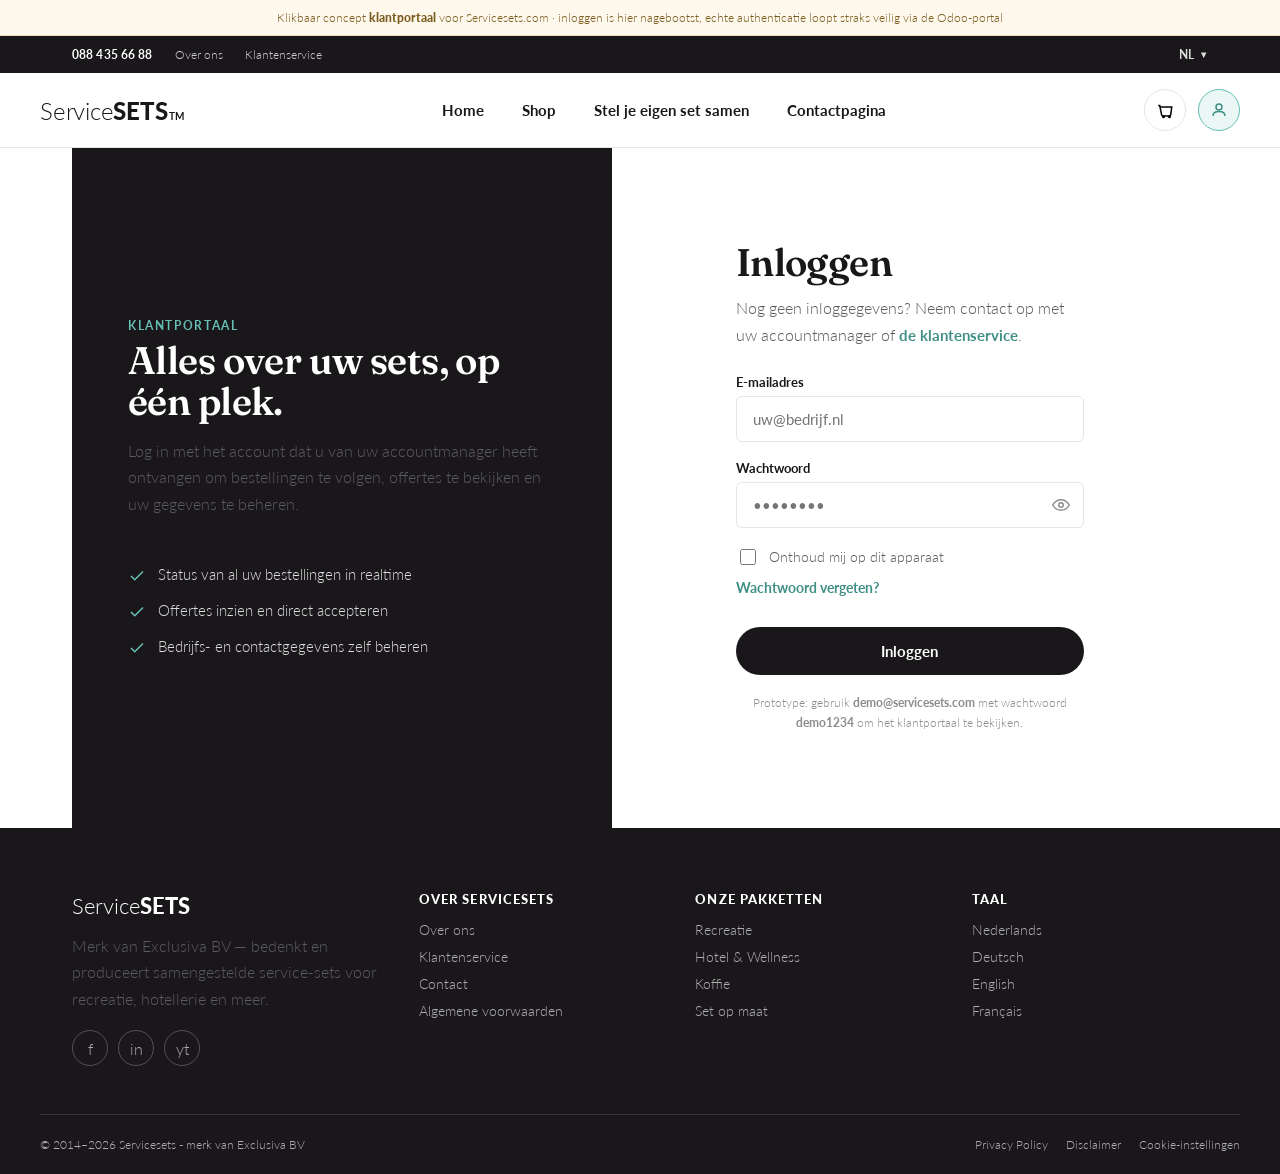
==== account/index.html @ 5d30368b "Implement account management views and authentication functionality" ====
<!DOCTYPE html>
<html lang="nl">
<head>
<meta charset="UTF-8">
<meta name="viewport" content="width=device-width, initial-scale=1.0">
<title>Servicesets — Mijn account</title>
<link rel="preconnect" href="https://fonts.googleapis.com">
<link href="https://fonts.googleapis.com/css2?family=Lato:ital,wght@0,300;0,400;0,700;0,900;1,300;1,400&family=Fraunces:ital,opsz,wght@0,9..144,400;0,9..144,600;1,9..144,500&display=swap" rel="stylesheet">
<link rel="stylesheet" href="../css/styles.css">
</head>
<body>

<div class="proto-banner">Klikbaar concept <strong>klantportaal</strong> voor Servicesets.com · inloggen is hier nagebootst, echte authenticatie loopt straks veilig via de Odoo-portal</div>

<!-- ====== HEADER ====== -->
<header class="site">
  <div class="utility-bar">
    <div class="wrap">
      <div class="utility-left">
        <a class="util-tel" href="tel:0884356688">088 435 66 88</a>
        <a href="../index.html#over-ons">Over ons</a>
        <a href="#">Klantenservice</a>
      </div>
      <div class="lang-select" id="langSelect">
        <button class="lang-btn" onclick="toggleLang(event)" aria-haspopup="true" aria-expanded="false">
          <span id="langCurrent">NL</span><span class="lang-caret">▾</span>
        </button>
        <div class="lang-menu" role="menu">
          <button role="menuitem" aria-pressed="true" onclick="setLang('NL', event)">Nederlands <span>NL</span></button>
          <button role="menuitem" aria-pressed="false" onclick="setLang('DE', event)">Deutsch <span>DE</span></button>
          <button role="menuitem" aria-pressed="false" onclick="setLang('EN', event)">English <span>EN</span></button>
          <button role="menuitem" aria-pressed="false" onclick="setLang('FR', event)">Français <span>FR</span></button>
          <div class="lang-cookie-note">We onthouden je taalkeuze via een functionele cookie, zodat je hem niet steeds opnieuw hoeft te kiezen.</div>
        </div>
      </div>
    </div>
  </div>

  <div class="wrap nav-row">
    <a href="../index.html" class="logo">
      <span class="light">Service</span><span class="bold">SETS</span><sup>TM</sup>
    </a>
    <nav class="primary" id="primaryNav">
      <a href="../index.html">Home</a>
      <a href="../index.html#shop">Shop</a>
      <a onclick="window.open('../cpq/index.html', '_blank')" target="_blank">Stel je eigen set samen</a>
      <a href="../index.html#contact">Contactpagina</a>
    </nav>
    <div class="nav-actions">
      <button class="icon-btn" title="Winkelmand" aria-label="Winkelmand">
        <svg width="18" height="18" viewBox="0 0 24 24" fill="none" stroke="currentColor" stroke-width="2"><path d="M3 6h2l2.4 12.2a2 2 0 0 0 2 1.8h8.2a2 2 0 0 0 2-1.6L21 8H6"/><circle cx="10" cy="21" r="1"/><circle cx="18" cy="21" r="1"/></svg>
      </button>
      <button class="icon-btn active" title="Mijn account" aria-label="Mijn account">
        <svg width="18" height="18" viewBox="0 0 24 24" fill="none" stroke="currentColor" stroke-width="2"><circle cx="12" cy="8" r="4"/><path d="M4 20c0-4 3.6-6 8-6s8 2 8 6"/></svg>
      </button>
      <button class="mobile-toggle" aria-label="Menu" onclick="toggleMobileNav()">
        <span></span><span></span><span></span>
      </button>
    </div>
  </div>
</header>

<!-- ====== MAIN ====== -->
<main>

<!-- ====== LOGIN VIEW ====== -->
<section class="account-view active" id="view-login">
  <div class="wrap auth-shell">
    <div class="auth-panel">
      <span class="eyebrow" style="color:var(--teal);">Klantportaal</span>
      <h1 style="color:var(--white);">Alles over uw sets, op één plek.</h1>
      <p>Log in met het account dat u van uw accountmanager heeft ontvangen om bestellingen te volgen, offertes te bekijken en uw gegevens te beheren.</p>
      <ul class="auth-benefits">
        <li><svg width="18" height="18" viewBox="0 0 24 24" fill="none" stroke="currentColor" stroke-width="2"><path d="M20 6 9 17l-5-5"/></svg>Status van al uw bestellingen in realtime</li>
        <li><svg width="18" height="18" viewBox="0 0 24 24" fill="none" stroke="currentColor" stroke-width="2"><path d="M20 6 9 17l-5-5"/></svg>Offertes inzien en direct accepteren</li>
        <li><svg width="18" height="18" viewBox="0 0 24 24" fill="none" stroke="currentColor" stroke-width="2"><path d="M20 6 9 17l-5-5"/></svg>Bedrijfs- en contactgegevens zelf beheren</li>
      </ul>
    </div>

    <div class="auth-card">
      <h2>Inloggen</h2>
      <p style="margin-bottom:1.6em;">Nog geen inloggegevens? Neem contact op met uw accountmanager of <a href="../index.html#contact" class="link-arrow" style="display:inline;">de klantenservice</a>.</p>

      <div class="auth-error" id="authError" role="alert" hidden>
        <svg width="18" height="18" viewBox="0 0 24 24" fill="none" stroke="currentColor" stroke-width="2"><circle cx="12" cy="12" r="9"/><path d="M12 8v5M12 16h.01"/></svg>
        <span id="authErrorText">E-mailadres of wachtwoord is onjuist. Controleer uw gegevens en probeer het opnieuw.</span>
      </div>

      <form id="loginForm" onsubmit="return handleLogin(event)">
        <div class="field">
          <label for="lg-email">E-mailadres</label>
          <input id="lg-email" type="email" name="email" autocomplete="username" placeholder="uw@bedrijf.nl" required aria-describedby="authErrorText">
        </div>
        <div class="field">
          <label for="lg-password">Wachtwoord</label>
          <div class="password-field">
            <input id="lg-password" type="password" name="password" autocomplete="current-password" placeholder="••••••••" required minlength="8">
            <button type="button" class="password-toggle" id="passwordToggle" aria-label="Wachtwoord tonen" aria-pressed="false" onclick="togglePasswordVisibility()">
              <svg width="18" height="18" viewBox="0 0 24 24" fill="none" stroke="currentColor" stroke-width="2"><path d="M1 12s4-7 11-7 11 7 11 7-4 7-11 7-11-7-11-7Z"/><circle cx="12" cy="12" r="3"/></svg>
            </button>
          </div>
        </div>
        <div class="form-check-row">
          <label class="filter-opt" style="padding:0;"><input type="checkbox" id="lg-remember"> Onthoud mij op dit apparaat</label>
          <a href="#" class="link-arrow" style="font-size:.85rem;" onclick="showForgotPassword(event)">Wachtwoord vergeten?</a>
        </div>
        <button class="btn btn-primary" type="submit" id="loginSubmit" style="width:100%; justify-content:center; margin-top:8px;">
          <span id="loginSubmitText">Inloggen</span>
        </button>
        <p class="auth-demo-hint">Prototype: gebruik <strong>demo@servicesets.com</strong> met wachtwoord <strong>demo1234</strong> om het klantportaal te bekijken.</p>
      </form>
    </div>
  </div>
</section>

<!-- ====== FORGOT PASSWORD VIEW ====== -->
<section class="account-view" id="view-forgot">
  <div class="wrap auth-shell auth-shell-single">
    <div class="auth-card">
      <h2>Wachtwoord opnieuw instellen</h2>
      <p style="margin-bottom:1.6em;">Vul uw e-mailadres in. Als dit adres bij ons bekend is, ontvangt u een beveiligde link om een nieuw wachtwoord in te stellen.</p>
      <div class="auth-success" id="forgotSuccess" hidden>
        <svg width="18" height="18" viewBox="0 0 24 24" fill="none" stroke="currentColor" stroke-width="2"><path d="M20 6 9 17l-5-5"/></svg>
        <span>Als dit e-mailadres bij ons bekend is, ontvangt u binnen enkele minuten een e-mail met een resetlink.</span>
      </div>
      <form id="forgotForm" onsubmit="return handleForgotPassword(event)">
        <div class="field">
          <label for="fg-email">E-mailadres</label>
          <input id="fg-email" type="email" name="email" autocomplete="username" placeholder="uw@bedrijf.nl" required>
        </div>
        <button class="btn btn-primary" type="submit" style="width:100%; justify-content:center; margin-top:8px;">Verstuur resetlink</button>
      </form>
      <p class="auth-demo-hint"><a href="#" class="link-arrow" onclick="showLogin(event)">← Terug naar inloggen</a></p>
    </div>
  </div>
</section>

<!-- ====== DASHBOARD VIEW ====== -->
<section class="account-view" id="view-dashboard">
  <div class="account-hero">
    <div class="wrap">
      <span class="eyebrow">Klantportaal</span>
      <h1 style="margin-bottom:0;">Welkom terug, <span id="dashName">Janneke</span></h1>
    </div>
  </div>

  <div class="wrap account-shell">
    <aside class="account-sidebar">
      <button class="account-nav-item active" data-panel="profiel" onclick="showAccountPanel('profiel')">
        <svg width="18" height="18" viewBox="0 0 24 24" fill="none" stroke="currentColor" stroke-width="2"><circle cx="12" cy="8" r="4"/><path d="M4 20c0-4 3.6-6 8-6s8 2 8 6"/></svg>Profiel
      </button>
      <button class="account-nav-item" data-panel="bestellingen" onclick="showAccountPanel('bestellingen')">
        <svg width="18" height="18" viewBox="0 0 24 24" fill="none" stroke="currentColor" stroke-width="2"><path d="M3 6h2l2.4 12.2a2 2 0 0 0 2 1.8h8.2a2 2 0 0 0 2-1.6L21 8H6"/><circle cx="10" cy="21" r="1"/><circle cx="18" cy="21" r="1"/></svg>Bestellingen
      </button>
      <button class="account-nav-item" data-panel="offertes" onclick="showAccountPanel('offertes')">
        <svg width="18" height="18" viewBox="0 0 24 24" fill="none" stroke="currentColor" stroke-width="2"><path d="M14 3v5h5M6 3h8l5 5v13H6z"/><path d="M9 13h6M9 17h6"/></svg>Offertes
      </button>
      <button class="account-nav-item account-nav-logout" onclick="handleLogout()">
        <svg width="18" height="18" viewBox="0 0 24 24" fill="none" stroke="currentColor" stroke-width="2"><path d="M9 21H5a2 2 0 0 1-2-2V5a2 2 0 0 1 2-2h4M16 17l5-5-5-5M21 12H9"/></svg>Uitloggen
      </button>
    </aside>

    <div class="account-panels">

      <!-- PROFIEL -->
      <div class="account-panel active" id="panel-profiel">
        <div class="account-panel-head">
          <h3>Mijn profiel</h3>
          <button class="btn btn-outline" style="padding:9px 18px; font-size:.85rem;">Gegevens wijzigen</button>
        </div>
        <dl class="profile-grid">
          <div><dt>Naam</dt><dd>Janneke de Vries</dd></div>
          <div><dt>Bedrijf</dt><dd>Hotel Duinzicht B.V.</dd></div>
          <div><dt>E-mailadres</dt><dd>demo@servicesets.com</dd></div>
          <div><dt>Telefoonnummer</dt><dd>+31 6 12 34 56 78</dd></div>
          <div><dt>Klantnummer</dt><dd>SS-10432</dd></div>
          <div><dt>Facturatieadres</dt><dd>Duinweg 12, 2202 AB Noordwijk</dd></div>
        </dl>
      </div>

      <!-- BESTELLINGEN -->
      <div class="account-panel" id="panel-bestellingen">
        <div class="account-panel-head">
          <h3>Mijn bestellingen</h3>
        </div>
        <div class="order-list">
          <div class="order-row">
            <div class="order-main"><strong>#SS-24118</strong><span>Besteld op 12 augustus 2026 · 240 sets Hotel &amp; Wellness</span></div>
            <span class="status-badge status-delivered">Geleverd</span>
            <div class="order-total">€ 3.180,00</div>
            <a href="#" class="link-arrow" onclick="return false;">Details</a>
          </div>
          <div class="order-row">
            <div class="order-main"><strong>#SS-24145</strong><span>Besteld op 3 augustus 2026 · 180 sets Recreatie, eigen logo</span></div>
            <span class="status-badge status-transit">Onderweg</span>
            <div class="order-total">€ 2.340,00</div>
            <a href="#" class="link-arrow" onclick="return false;">Details</a>
          </div>
          <div class="order-row">
            <div class="order-main"><strong>#SS-24167</strong><span>Besteld op 20 augustus 2026 · Maatwerk koffieset, 300 stuks</span></div>
            <span class="status-badge status-processing">In behandeling</span>
            <div class="order-total">€ 4.620,00</div>
            <a href="#" class="link-arrow" onclick="return false;">Details</a>
          </div>
        </div>
      </div>

      <!-- OFFERTES -->
      <div class="account-panel" id="panel-offertes">
        <div class="account-panel-head">
          <h3>Mijn offertes</h3>
        </div>
        <div class="order-list">
          <div class="order-row">
            <div class="order-main"><strong>Offerte #OF-3312</strong><span>Maatwerk welkomstpakket, 500 stuks · geldig t/m 15 september 2026</span></div>
            <span class="status-badge status-processing">Nieuw</span>
            <div class="order-total">€ 6.750,00</div>
            <a href="#" class="link-arrow" onclick="return false;">Bekijken</a>
          </div>
          <div class="order-row">
            <div class="order-main"><strong>Offerte #OF-3298</strong><span>Uitbreiding bad &amp; douche-lijn, 4 vestigingen · geldig t/m 1 september 2026</span></div>
            <span class="status-badge status-delivered">Geaccepteerd</span>
            <div class="order-total">€ 9.410,00</div>
            <a href="#" class="link-arrow" onclick="return false;">Bekijken</a>
          </div>
        </div>
      </div>

    </div>
  </div>
</section>

</main>

<!-- ====== FOOTER ====== -->
<footer class="site">
  <div class="wrap footer-grid">
    <div>
      <div class="footer-logo"><span class="light">Service</span><span class="bold">SETS</span></div>
      <p style="max-width:34ch;">Merk van Exclusiva BV — bedenkt en produceert samengestelde service-sets voor recreatie, hotellerie en meer.</p>
      <div class="footer-socials">
        <a href="#" aria-label="Facebook">f</a>
        <a href="#" aria-label="Instagram">in</a>
        <a href="#" aria-label="YouTube">yt</a>
      </div>
    </div>
    <div>
      <h4>Over Servicesets</h4>
      <ul>
        <li><a href="../index.html#over-ons">Over ons</a></li>
        <li><a href="#">Klantenservice</a></li>
        <li><a href="../index.html#contact">Contact</a></li>
        <li><a href="#">Algemene voorwaarden</a></li>
      </ul>
    </div>
    <div>
      <h4>Onze pakketten</h4>
      <ul>
        <li><a href="../index.html#shop">Recreatie</a></li>
        <li><a href="../index.html#shop">Hotel &amp; Wellness</a></li>
        <li><a href="../index.html#shop">Koffie</a></li>
        <li><a onclick="window.open('../cpq/index.html', '_blank')">Set op maat</a></li>
      </ul>
    </div>
    <div>
      <h4>Taal</h4>
      <ul>
        <li><a href="#" onclick="setLang('NL', event)">Nederlands</a></li>
        <li><a href="#" onclick="setLang('DE', event)">Deutsch</a></li>
        <li><a href="#" onclick="setLang('EN', event)">English</a></li>
        <li><a href="#" onclick="setLang('FR', event)">Français</a></li>
      </ul>
    </div>
  </div>
  <div class="wrap footer-bottom">
    <span>© 2014–2026 Servicesets - merk van Exclusiva BV</span>
    <div class="legal-links">
      <a href="#">Privacy Policy</a><a href="#">Disclaimer</a><a href="#">Cookie-instellingen</a>
    </div>
  </div>
</footer>

<script src="../js/navigation.js"></script>
<script src="../js/account.js"></script>

</body>
</html>
---- css/styles.css ----
:root{
    --teal:#66C0B5;
    --teal-deep:#3F8F86;
    --teal-mist:#EAF7F5;
    --ink:#1A171B;
    --ink-soft:#5B5A5C;
    --ink-faint:#8C8B8D;
    --white:#FFFFFF;
    --line:#E4E7E6;
    --amber:#C98A2C;
    --clay:#B84A3E;
    --font-serif:'Fraunces', 'Lato', serif;
    --radius-s:6px;
    --radius-m:14px;
    --radius-l:28px;
    --shadow:0 18px 40px -22px rgba(26,23,27,.35);
    --maxw:1200px;
  }
  *{box-sizing:border-box;}
  html{scroll-behavior:smooth;}
  body{
    margin:0;
    font-family:'Lato',sans-serif;
    font-weight:300;
    color:var(--ink);
    background:var(--white);
    -webkit-font-smoothing:antialiased;
  }
  h1,h2,h3,h4{
    font-weight:900;
    letter-spacing:-.01em;
    margin:0 0 .4em;
    line-height:1.08;
  }
  h1,h2{font-family:var(--font-serif); font-weight:600; letter-spacing:-.015em;}
  h1{font-size:clamp(2.2rem,4.4vw,3.6rem);}
  h2{font-size:clamp(1.7rem,3vw,2.4rem);}
  h3{font-size:1.2rem;}
  em, .accent-italic{font-family:var(--font-serif); font-style:italic; font-weight:500; color:var(--teal-deep);}
  .link-arrow{
    display:inline-flex; align-items:center; gap:6px; color:var(--teal-deep); font-weight:700;
    font-size:.92rem; border-bottom:1.5px solid transparent; transition:gap .2s ease, border-color .2s ease;
  }
  .link-arrow:hover{gap:10px; border-color:var(--teal-deep);}
  p{margin:0 0 1em; line-height:1.65; color:var(--ink-soft); font-weight:300;}
  a{color:inherit; text-decoration:none;}
  img{max-width:100%; display:block;}
  button{font-family:inherit; cursor:pointer;}
  .wrap{max-width:var(--maxw); margin:0 auto; padding:0 32px;}
  .eyebrow{
    text-transform:uppercase; letter-spacing:.14em; font-size:.72rem; font-weight:700;
    color:var(--teal-deep); margin-bottom:.7em; display:inline-block;
  }
  .btn{
    display:inline-flex; align-items:center; gap:8px;
    padding:14px 26px; border-radius:100px; font-weight:700; font-size:.95rem;
    border:1.5px solid transparent; transition:transform .15s ease, box-shadow .15s ease, background .15s ease, color .15s ease;
  }
  .btn:focus-visible{outline:2px solid var(--ink); outline-offset:3px;}
  .btn-primary{background:var(--ink); color:var(--white);}
  .btn-primary:hover{background:var(--teal-deep); transform:translateY(-1px);}
  .btn-outline{background:transparent; color:var(--ink); border-color:var(--ink);}
  .btn-outline:hover{background:var(--ink); color:var(--white);}
  .btn-teal{background:var(--teal); color:var(--ink);}
  .btn-teal:hover{background:var(--teal-deep); color:var(--white);}
  .btn-ghost-light{background:transparent; color:var(--white); border-color:rgba(255,255,255,.5);}
  .btn-ghost-light:hover{background:rgba(255,255,255,.12); border-color:var(--white);}

  /* ---------- signature motif: nested sets ---------- */
  .set-mark{display:block;}
  .set-mark rect{transition:transform .3s ease;}

  /* ---------- utility bar ---------- */
  .utility-bar{
    background:var(--ink); color:rgba(255,255,255,.78); font-size:.78rem;
    padding:7px 0;
  }
  .utility-bar .wrap{display:flex; align-items:center; justify-content:space-between; gap:20px;}
  .utility-left{display:flex; gap:22px; align-items:center; flex-wrap:wrap;}
  .utility-left a:hover{color:var(--teal);}
  .util-tel{color:var(--white); font-weight:700; letter-spacing:.01em;}

  /* ---------- language selector ---------- */
  .lang-select{position:relative;}
  .lang-btn{
    display:flex; align-items:center; gap:6px; background:transparent; color:rgba(255,255,255,.85);
    border:none; font-size:.78rem; font-weight:700; letter-spacing:.03em; padding:4px 2px;
  }
  .lang-btn:hover{color:var(--white);}
  .lang-caret{font-size:.6rem; transition:transform .15s ease;}
  .lang-select.open .lang-caret{transform:rotate(180deg);}
  .lang-menu{
    position:absolute; top:calc(100% + 10px); right:0; background:var(--white); color:var(--ink);
    border-radius:var(--radius-s); box-shadow:var(--shadow); width:216px; padding:6px;
    opacity:0; visibility:hidden; transform:translateY(-6px); transition:all .15s ease; z-index:80;
  }
  .lang-select.open .lang-menu{opacity:1; visibility:visible; transform:translateY(0);}
  .lang-menu button{
    width:100%; text-align:left; background:none; border:none; padding:9px 10px; border-radius:var(--radius-s);
    font-size:.85rem; font-weight:700; display:flex; justify-content:space-between; align-items:center;
  }
  .lang-menu button:hover{background:var(--teal-mist);}
  .lang-menu button[aria-pressed="true"]{color:var(--teal-deep);}
  .lang-cookie-note{
    font-size:.68rem; font-weight:300; color:var(--ink-faint); border-top:1px solid var(--line);
    margin-top:4px; padding:8px 10px 4px; line-height:1.4;
  }

  /* ---------- header ---------- */
  header.site{
    position:sticky; top:0; z-index:60; background:var(--white); border-bottom:1px solid var(--line);
  }
  .nav-row{display:flex; align-items:center; justify-content:space-between; padding:16px 0; gap:24px;}
  .logo{display:flex; align-items:baseline; font-size:1.5rem; letter-spacing:-.01em; white-space:nowrap;}
  .logo .light{font-weight:300;}
  .logo .bold{font-weight:900;}
  .logo sup{font-size:.6rem; font-weight:700; margin-left:2px;}
  nav.primary{display:flex; gap:6px; align-items:center;}
  nav.primary a{
    padding:10px 16px; border-radius:100px; font-weight:700; font-size:.92rem; color:var(--ink);
    position:relative; transition:background .15s ease, color .15s ease;
  }
  nav.primary a:hover{background:var(--teal-mist); color:var(--teal-deep);}
  nav.primary a.active{background:var(--ink); color:var(--white);}
  .nav-actions{display:flex; align-items:center; gap:12px;}
  .icon-btn{
    width:42px; height:42px; border-radius:50%; border:1.5px solid var(--line); background:var(--white);
    display:flex; align-items:center; justify-content:center; transition:border-color .15s ease, background .15s ease;
  }
  .icon-btn:hover{border-color:var(--teal); background:var(--teal-mist);}
  .mobile-toggle{display:none; background:none; border:none; padding:6px;}
  .mobile-toggle span{display:block; width:24px; height:2px; background:var(--ink); margin:5px 0; transition:all .2s ease;}

  /* ---------- header search ---------- */
  .search-wrap{position:relative;}
  .icon-btn.active{border-color:var(--teal); background:var(--teal-mist); color:var(--teal-deep);}
  .search-panel{
    position:absolute; top:calc(100% + 10px); right:0; background:var(--white);
    border-radius:100px; box-shadow:var(--shadow); padding:6px; width:300px;
    opacity:0; visibility:hidden; transform:translateY(-6px); transition:all .15s ease; z-index:80;
  }
  .search-panel.open{opacity:1; visibility:visible; transform:translateY(0);}
  .search-panel form{display:flex; gap:6px; align-items:center;}
  .search-panel input{
    flex:1; border:none; background:transparent; padding:10px 14px; font-family:inherit; font-size:.88rem; color:var(--ink); min-width:0;
  }
  .search-panel input:focus-visible{outline:none;}
  .search-panel input::placeholder{color:var(--ink-faint);}
  .search-submit{
    width:38px; height:38px; border-radius:50%; background:var(--ink); color:var(--white); border:none; flex:none;
    display:flex; align-items:center; justify-content:center; transition:background .15s ease;
  }
  .search-submit:hover{background:var(--teal-deep);}
  @media (max-width:640px){
    .search-panel{width:calc(100vw - 40px); right:-12px;}
  }

  /* ---------- pages ---------- */
  .page{display:none;}
  .page.active{display:block; animation:fadein .35s ease;}
  @keyframes fadein{from{opacity:0; transform:translateY(6px);} to{opacity:1; transform:translateY(0);}}

  /* ---------- hero ---------- */
  .hero{
    background:linear-gradient(180deg, var(--teal-mist) 0%, var(--white) 78%);
    padding:76px 0 40px; overflow:hidden;
  }
  .hero .wrap{display:grid; grid-template-columns:1.05fr .95fr; gap:48px; align-items:center;}
  .hero-copy p.lede{font-size:1.12rem; max-width:44ch;}
  .hero-cta-row{display:flex; gap:14px; margin-top:8px; flex-wrap:wrap;}
  .hero-trust{display:flex; gap:26px; margin-top:38px; flex-wrap:wrap;}
  .hero-trust div{font-size:.78rem; color:var(--ink-faint); font-weight:700; text-transform:uppercase; letter-spacing:.06em;}
  .hero-trust strong{display:block; font-size:1.5rem; color:var(--ink); font-weight:900; letter-spacing:0;}
  .hero-visual{position:relative; height:420px;}
  .hero-visual svg{width:100%; height:100%;}
  @keyframes floatBox{
    0%,100%{transform:translateY(0);}
    50%{transform:translateY(-10px);}
  }
  .anim-box{animation:floatBox 6s ease-in-out infinite;}
  .anim-box.b2{animation-delay:-1.4s;}
  .anim-box.b3{animation-delay:-3s;}

  /* ---------- USP strip ---------- */
  .usp-strip{border-top:1px solid var(--line); border-bottom:1px solid var(--line); padding:26px 0; background:var(--white);}
  .usp-strip .wrap{display:flex; justify-content:space-between; gap:20px; flex-wrap:wrap;}
  .usp-item{display:flex; align-items:center; gap:10px; font-size:.85rem; font-weight:700; color:var(--ink);}
  .usp-item .dot{width:8px; height:8px; border-radius:50%; background:var(--teal); flex:none;}

  /* ---------- categories ---------- */
  .section{padding:84px 0;}
  .section-head{display:flex; justify-content:space-between; align-items:flex-end; gap:20px; margin-bottom:40px; flex-wrap:wrap;}
  .section-head p{max-width:52ch; margin:0;}
  .cat-grid{display:grid; grid-template-columns:repeat(5,1fr); gap:18px;}
  .cat-card{
    border-radius:var(--radius-m); overflow:hidden; position:relative; background:var(--ink);
    aspect-ratio:3/4; display:flex; flex-direction:column; justify-content:flex-end; padding:20px;
    transition:transform .25s ease, box-shadow .25s ease;
  }
  .cat-card:hover{transform:translateY(-6px); box-shadow:var(--shadow);}
  .cat-card .cat-bg{position:absolute; inset:0; z-index:0;}
  .cat-card .cat-content{position:relative; z-index:2;}
  .cat-card h3{color:var(--white); margin-bottom:.2em; font-size:1.05rem;}
  .cat-card span{color:rgba(255,255,255,.72); font-size:.78rem; font-weight:700; display:flex; align-items:center; gap:6px;}
  .cat-card:hover span{color:var(--teal);}

  /* ---------- over ons ---------- */
  .about{background:var(--ink); color:var(--white); padding:100px 0;}
  .about .wrap{display:grid; grid-template-columns:.85fr 1.15fr; gap:64px; align-items:center;}
  .about .eyebrow{color:var(--teal);}
  .about h2{color:var(--white);}
  .about p{color:rgba(255,255,255,.72);}
  .about-stats{display:grid; grid-template-columns:repeat(3,1fr); gap:20px; margin-top:36px;}
  .about-stats div strong{
    display:block; font-family:var(--font-serif); font-size:2.3rem; font-weight:600; color:var(--teal);
    padding-bottom:10px; margin-bottom:8px; border-bottom:1.5px solid rgba(102,192,181,.4);
  }
  .about-stats div span{font-size:.76rem; color:rgba(255,255,255,.6); font-weight:700; text-transform:uppercase; letter-spacing:.05em;}
  .about-visual{position:relative; height:340px;}

  /* ---------- CPQ teaser ---------- */
  .cpq-teaser{background:var(--teal-mist); padding:96px 0;}
  .cpq-teaser .wrap{display:grid; grid-template-columns:1fr 1fr; gap:56px; align-items:center;}
  .cpq-steps{display:flex; flex-direction:column; gap:14px; margin:28px 0 32px;}
  .cpq-step{display:flex; align-items:center; gap:14px; background:var(--white); border-radius:var(--radius-m); padding:14px 18px; box-shadow:0 10px 26px -18px rgba(26,23,27,.3);}
  .cpq-step .num{width:30px; height:30px; border-radius:50%; background:var(--ink); color:var(--white); display:flex; align-items:center; justify-content:center; font-weight:900; font-size:.85rem; flex:none;}
  .cpq-step strong{display:block; font-size:.92rem;}
  .cpq-step small{color:var(--ink-faint); font-size:.76rem;}
  .cpq-visual{aspect-ratio:1/1; border-radius:var(--radius-l); background:var(--white); position:relative; overflow:hidden; box-shadow:var(--shadow);}

  /* ---------- video ---------- */
  .video-section{padding:96px 0;}
  .video-frame{
    position:relative; border-radius:var(--radius-l); overflow:hidden; aspect-ratio:16/7; background:var(--ink);
    display:flex; align-items:center; justify-content:center; cursor:pointer;
  }
  .video-frame .video-bg{position:absolute; inset:0; opacity:.75;}
  .play-btn{
    width:78px; height:78px; border-radius:50%; background:var(--white); color:var(--ink); display:flex;
    align-items:center; justify-content:center; position:relative; z-index:2; transition:transform .2s ease;
  }
  .video-frame:hover .play-btn{transform:scale(1.08);}
  .video-caption{position:absolute; left:32px; bottom:24px; z-index:2; color:var(--white);}
  .video-caption span{font-size:.78rem; font-weight:700; text-transform:uppercase; letter-spacing:.08em; color:var(--teal);}

  /* ---------- newsletter ---------- */
  .newsletter{background:var(--white); border-top:1px solid var(--line); padding:60px 0;}
  .newsletter .wrap{display:flex; justify-content:space-between; align-items:center; gap:30px; flex-wrap:wrap;}
  .nl-form{display:flex; gap:10px; flex-wrap:wrap;}
  .nl-form input{
    padding:14px 18px; border-radius:100px; border:1.5px solid var(--line); font-family:inherit; font-size:.9rem; min-width:260px;
  }
  .nl-form input:focus-visible{outline:2px solid var(--teal); outline-offset:2px;}

  /* ---------- footer ---------- */
  footer.site{background:var(--ink); color:rgba(255,255,255,.65); padding:64px 0 0;}
  .footer-grid{display:grid; grid-template-columns:1.3fr 1fr 1fr 1fr; gap:40px; padding-bottom:48px; border-bottom:1px solid rgba(255,255,255,.12);}
  .footer-grid h4{color:var(--white); font-size:.82rem; text-transform:uppercase; letter-spacing:.08em; margin-bottom:1.1em;}
  .footer-grid ul{list-style:none; margin:0; padding:0; display:flex; flex-direction:column; gap:10px; font-size:.88rem;}
  .footer-grid ul a:hover{color:var(--teal);}
  .footer-logo{display:flex; align-items:baseline; font-size:1.4rem; color:var(--white); margin-bottom:14px;}
  .footer-logo .light{font-weight:300;} .footer-logo .bold{font-weight:900;}
  .footer-socials{display:flex; gap:10px; margin-top:18px;}
  .footer-socials a{width:36px; height:36px; border-radius:50%; border:1.5px solid rgba(255,255,255,.25); display:flex; align-items:center; justify-content:center;}
  .footer-socials a:hover{border-color:var(--teal); color:var(--teal);}
  .footer-bottom{display:flex; justify-content:space-between; align-items:center; padding:22px 0; font-size:.78rem; flex-wrap:wrap; gap:10px;}
  .footer-bottom .legal-links{display:flex; gap:18px; flex-wrap:wrap;}
  .footer-bottom a:hover{color:var(--teal);}

  /* ---------- SHOP page ---------- */
  .shop-hero{background:var(--teal-mist); padding:48px 0 36px;}
  .breadcrumb{font-size:.78rem; color:var(--ink-faint); font-weight:700; margin-bottom:10px;}
  .breadcrumb a:hover{color:var(--teal-deep);}
  .shop-layout{display:grid; grid-template-columns:260px 1fr; gap:40px; padding:48px 0 96px;}
  .filter-block{border-bottom:1px solid var(--line); padding-bottom:20px; margin-bottom:20px;}
  .filter-block h4{font-size:.82rem; text-transform:uppercase; letter-spacing:.06em; margin-bottom:14px;}
  .filter-opt{display:flex; align-items:center; gap:10px; font-size:.9rem; color:var(--ink-soft); padding:6px 0; cursor:pointer;}
  .filter-opt input{accent-color:var(--teal-deep); width:16px; height:16px;}
  .toolbar{display:flex; justify-content:space-between; align-items:center; margin-bottom:24px; flex-wrap:wrap; gap:14px;}
  .toolbar .count{font-size:.88rem; color:var(--ink-faint);}
  .sort-select{
    padding:10px 16px; border-radius:100px; border:1.5px solid var(--line); font-family:inherit; font-size:.85rem; font-weight:700; background:var(--white);
  }
  .product-grid{display:grid; grid-template-columns:repeat(3,1fr); gap:22px;}
  .product-card{border:1px solid var(--line); border-radius:var(--radius-m); overflow:hidden; transition:box-shadow .2s ease, transform .2s ease; background:var(--white);}
  .product-card:hover{box-shadow:var(--shadow); transform:translateY(-4px);}
  .product-media{aspect-ratio:1/1; position:relative; overflow:hidden;}
  .ribbon{
    position:absolute; top:14px; left:14px; z-index:2; font-size:.68rem; font-weight:900; text-transform:uppercase;
    letter-spacing:.05em; padding:5px 12px; border-radius:100px; color:var(--white);
  }
  .ribbon.stock{background:var(--teal-deep);}
  .ribbon.order{background:var(--amber);}
  .ribbon.sale{background:var(--clay);}
  .product-info{padding:16px 18px 20px;}
  .product-info .cat{font-size:.7rem; color:var(--ink-faint); font-weight:700; text-transform:uppercase; letter-spacing:.05em; margin-bottom:4px; display:block;}
  .product-info h3{font-size:.98rem; margin-bottom:6px;}
  .product-info .price{font-weight:900; font-size:1.05rem; margin-top:8px; display:flex; justify-content:space-between; align-items:center;}
  .mini-add{width:36px; height:36px; border-radius:50%; background:var(--ink); color:var(--white); display:flex; align-items:center; justify-content:center; border:none; transition:background .15s ease;}
  .mini-add:hover{background:var(--teal-deep);}

  /* ---------- CONFIGURATOR page ---------- */
  .cfg-hero{background:var(--ink); color:var(--white); padding:56px 0 40px;}
  .cfg-hero .eyebrow{color:var(--teal);}
  .cfg-hero h1{color:var(--white); font-size:clamp(1.9rem,3.6vw,2.8rem);}
  .cfg-hero p{color:rgba(255,255,255,.65); max-width:60ch;}
  .cfg-steps-bar{display:flex; gap:8px; margin-top:30px;}
  .cfg-steps-bar .seg{height:5px; flex:1; border-radius:100px; background:rgba(255,255,255,.18); overflow:hidden;}
  .cfg-steps-bar .seg i{display:block; height:100%; width:0%; background:var(--teal); transition:width .35s ease;}
  .cfg-labels{display:flex; justify-content:space-between; margin-top:10px; font-size:.74rem; color:rgba(255,255,255,.5); font-weight:700; text-transform:uppercase; letter-spacing:.04em;}
  .cfg-labels span.on{color:var(--teal);}
  .cfg-body{padding:56px 0 100px;}
  .cfg-layout{display:grid; grid-template-columns:1fr 340px; gap:48px; align-items:start;}
  .cfg-panel{display:none;}
  .cfg-panel.active{display:block; animation:fadein .3s ease;}
  .cfg-option-grid{display:grid; grid-template-columns:repeat(3,1fr); gap:16px; margin:28px 0 8px;}
  .cfg-option{
    border:2px solid var(--line); border-radius:var(--radius-m); padding:18px; cursor:pointer; transition:border-color .15s ease, background .15s ease;
    text-align:left; background:var(--white);
  }
  .cfg-option .box-icon{margin-bottom:12px;}
  .cfg-option strong{display:block; font-size:.94rem; margin-bottom:3px;}
  .cfg-option small{color:var(--ink-faint); font-size:.78rem;}
  .cfg-option:hover{border-color:var(--teal);}
  .cfg-option.selected{border-color:var(--teal-deep); background:var(--teal-mist);}
  .cfg-nav{display:flex; justify-content:space-between; margin-top:36px;}
  .cfg-note{background:var(--teal-mist); border-radius:var(--radius-m); padding:16px 20px; font-size:.85rem; color:var(--ink-soft); margin-top:24px; display:flex; gap:12px; align-items:flex-start;}

  .summary-card{position:sticky; top:100px; border:1px solid var(--line); border-radius:var(--radius-l); padding:26px; box-shadow:var(--shadow);}
  .summary-card h4{font-size:.82rem; text-transform:uppercase; letter-spacing:.06em; margin-bottom:16px;}
  .summary-visual{aspect-ratio:1/1; margin-bottom:18px; border-radius:var(--radius-m); background:var(--teal-mist); position:relative; overflow:hidden;}
  .summary-list{list-style:none; margin:0 0 16px; padding:0; display:flex; flex-direction:column; gap:10px;}
  .summary-list li{display:flex; justify-content:space-between; font-size:.85rem; padding-bottom:10px; border-bottom:1px dashed var(--line); color:var(--ink-soft);}
  .summary-list li.muted{color:var(--ink-faint); font-style:italic;}
  .summary-total{display:flex; justify-content:space-between; align-items:baseline; padding-top:6px; font-weight:900; font-size:1.1rem;}
  .summary-total small{font-weight:700; font-size:.7rem; color:var(--ink-faint); text-transform:uppercase;}

  /* ---------- CONTACT page ---------- */
  .contact-hero{background:var(--teal-mist); padding:64px 0 48px;}
  .contact-layout{display:grid; grid-template-columns:1.1fr .9fr; gap:56px; padding:64px 0 100px;}
  .form-row{display:grid; grid-template-columns:1fr 1fr; gap:16px; margin-bottom:16px;}
  .field{display:flex; flex-direction:column; gap:6px;}
  .field.full{grid-column:1/-1;}
  .field label{font-size:.8rem; font-weight:700;}
  .field input, .field select, .field textarea{
    padding:13px 16px; border-radius:var(--radius-s); border:1.5px solid var(--line); font-family:inherit; font-size:.92rem; color:var(--ink); background:var(--white);
  }
  .field textarea{resize:vertical; min-height:120px;}
  .field input:focus-visible, .field select:focus-visible, .field textarea:focus-visible{outline:2px solid var(--teal); outline-offset:1px;}
  .contact-info-card{background:var(--ink); color:var(--white); border-radius:var(--radius-l); padding:34px; margin-bottom:22px;}
  .contact-info-card .eyebrow{color:var(--teal);}
  .contact-info-row{display:flex; gap:14px; padding:14px 0; border-top:1px solid rgba(255,255,255,.12);}
  .contact-info-row:first-of-type{border-top:none;}
  .contact-info-row strong{display:block; font-size:.85rem; margin-bottom:2px;}
  .contact-info-row span{font-size:.8rem; color:rgba(255,255,255,.6);}
  .map-block{border-radius:var(--radius-l); overflow:hidden; aspect-ratio:16/9; position:relative; background:var(--teal-mist);}
  .chat-cta{display:flex; align-items:center; gap:16px; border:1.5px dashed var(--teal); border-radius:var(--radius-m); padding:18px 20px; margin-top:22px;}
  .chat-cta strong{display:block; font-size:.92rem;}
  .chat-cta span{font-size:.8rem; color:var(--ink-faint);}

  /* ---------- account / login ---------- */
  .account-view{display:none;}
  .account-view.active{display:block; animation:fadein .35s ease;}

  .auth-shell{
    display:grid; grid-template-columns:.95fr 1.05fr; min-height:calc(100vh - 220px); align-items:stretch;
  }
  .auth-shell-single{grid-template-columns:1fr; max-width:480px; padding:80px 0;}
  .auth-panel{
    background:var(--ink); color:rgba(255,255,255,.75); padding:72px 56px; display:flex; flex-direction:column; justify-content:center;
  }
  .auth-panel h1{color:var(--white); font-size:clamp(1.8rem,3vw,2.4rem);}
  .auth-benefits{list-style:none; margin:32px 0 0; padding:0; display:flex; flex-direction:column; gap:16px;}
  .auth-benefits li{display:flex; align-items:flex-start; gap:12px; font-size:.92rem; color:rgba(255,255,255,.85);}
  .auth-benefits svg{flex:none; color:var(--teal); margin-top:2px;}
  .auth-card{
    padding:72px 56px; display:flex; flex-direction:column; justify-content:center; max-width:460px; width:100%; margin:0 auto;
  }
  .auth-card h2{margin-bottom:.3em;}
  .auth-card .field{margin-bottom:18px;}
  .password-field{position:relative;}
  .password-field input{width:100%; padding-right:46px;}
  .password-toggle{
    position:absolute; right:4px; top:50%; transform:translateY(-50%); width:38px; height:38px; border-radius:50%;
    background:none; border:none; color:var(--ink-faint); display:flex; align-items:center; justify-content:center; transition:background .15s ease, color .15s ease;
  }
  .password-toggle:hover{background:var(--teal-mist); color:var(--teal-deep);}
  .password-toggle[aria-pressed="true"]{color:var(--teal-deep);}
  .form-check-row{display:flex; justify-content:space-between; align-items:center; gap:12px; margin-bottom:22px; flex-wrap:wrap;}
  .auth-error, .auth-success{
    display:flex; align-items:flex-start; gap:10px; border-radius:var(--radius-s); padding:12px 14px; font-size:.85rem;
    margin-bottom:20px; line-height:1.5;
  }
  .auth-error[hidden], .auth-success[hidden]{display:none;}
  .auth-error{background:#FBEAE8; color:#8A2C22;}
  .auth-error svg{flex:none; margin-top:1px;}
  .auth-success{background:var(--teal-mist); color:var(--teal-deep);}
  .auth-success svg{flex:none; margin-top:1px;}
  .auth-demo-hint{font-size:.78rem; color:var(--ink-faint); margin:18px 0 0; text-align:center;}

  .account-hero{background:var(--teal-mist); padding:48px 0 36px;}
  .account-shell{display:grid; grid-template-columns:230px 1fr; gap:40px; padding:48px 0 100px; align-items:start;}
  .account-sidebar{display:flex; flex-direction:column; gap:4px; position:sticky; top:100px;}
  .account-nav-item{
    display:flex; align-items:center; gap:10px; text-align:left; background:none; border:none; border-radius:var(--radius-s);
    padding:11px 14px; font-size:.9rem; font-weight:700; color:var(--ink-soft); transition:background .15s ease, color .15s ease;
  }
  .account-nav-item svg{flex:none; color:var(--ink-faint); transition:color .15s ease;}
  .account-nav-item:hover{background:var(--teal-mist); color:var(--teal-deep);}
  .account-nav-item:hover svg{color:var(--teal-deep);}
  .account-nav-item.active{background:var(--ink); color:var(--white);}
  .account-nav-item.active svg{color:var(--teal);}
  .account-nav-logout{border-top:1px solid var(--line); margin-top:10px; padding-top:16px; color:var(--clay);}
  .account-nav-logout svg{color:var(--clay);}
  .account-nav-logout:hover{background:#FBEAE8; color:#8A2C22;}
  .account-nav-logout:hover svg{color:#8A2C22;}

  .account-panel{display:none;}
  .account-panel.active{display:block; animation:fadein .3s ease;}
  .account-panel-head{display:flex; justify-content:space-between; align-items:center; margin-bottom:26px; flex-wrap:wrap; gap:14px;}
  .profile-grid{display:grid; grid-template-columns:repeat(2,1fr); gap:22px 32px; margin:0;}
  .profile-grid dt{font-size:.74rem; text-transform:uppercase; letter-spacing:.06em; color:var(--ink-faint); font-weight:700; margin-bottom:4px;}
  .profile-grid dd{margin:0; font-size:.98rem; color:var(--ink);}

  .order-list{display:flex; flex-direction:column; gap:12px;}
  .order-row{
    display:grid; grid-template-columns:1fr auto auto auto; align-items:center; gap:18px;
    border:1px solid var(--line); border-radius:var(--radius-m); padding:16px 20px; transition:box-shadow .15s ease;
  }
  .order-row:hover{box-shadow:var(--shadow);}
  .order-main{display:flex; flex-direction:column; gap:3px;}
  .order-main strong{font-size:.94rem;}
  .order-main span{font-size:.8rem; color:var(--ink-faint);}
  .order-total{font-weight:900; font-size:.94rem; white-space:nowrap;}
  .status-badge{
    font-size:.7rem; font-weight:900; text-transform:uppercase; letter-spacing:.04em; padding:5px 12px;
    border-radius:100px; white-space:nowrap;
  }
  .status-delivered{background:var(--teal-mist); color:var(--teal-deep);}
  .status-transit{background:#FFF3DE; color:var(--amber);}
  .status-processing{background:#EFEFEF; color:var(--ink-soft);}

  /* ---------- chat widget ---------- */
  .chat-launcher{
    position:fixed; bottom:26px; right:26px; z-index:90; width:60px; height:60px; border-radius:50%;
    background:var(--ink); color:var(--white); display:flex; align-items:center; justify-content:center;
    box-shadow:0 14px 30px -10px rgba(26,23,27,.5); border:none; transition:transform .15s ease, background .15s ease;
  }
  .chat-launcher:hover{transform:translateY(-3px); background:var(--teal-deep);}
  .chat-dot{position:absolute; top:6px; right:6px; width:11px; height:11px; border-radius:50%; background:var(--teal); border:2px solid var(--ink);}
  .chat-panel{
    position:fixed; bottom:98px; right:26px; z-index:90; width:340px; max-width:calc(100vw - 40px); background:var(--white);
    border-radius:var(--radius-l); box-shadow:var(--shadow); overflow:hidden; opacity:0; visibility:hidden; transform:translateY(16px) scale(.98);
    transition:all .2s ease; border:1px solid var(--line);
  }
  .chat-panel.open{opacity:1; visibility:visible; transform:translateY(0) scale(1);}
  .chat-head{background:var(--ink); color:var(--white); padding:18px 20px; display:flex; align-items:center; gap:12px;}
  .chat-avatar{width:36px; height:36px; border-radius:50%; background:var(--teal); display:flex; align-items:center; justify-content:center; flex:none;}
  .chat-head strong{display:block; font-size:.9rem;}
  .chat-head span{font-size:.72rem; color:rgba(255,255,255,.6); display:flex; align-items:center; gap:5px;}
  .chat-head span::before{content:''; width:7px; height:7px; border-radius:50%; background:var(--teal);}
  .chat-body{padding:18px 20px; display:flex; flex-direction:column; gap:12px; max-height:280px; overflow-y:auto;}
  .bubble{padding:11px 14px; border-radius:var(--radius-m); font-size:.85rem; max-width:85%; line-height:1.5;}
  .bubble.bot{background:var(--teal-mist); border-bottom-left-radius:4px; align-self:flex-start;}
  .bubble.user{background:var(--ink); color:var(--white); border-bottom-right-radius:4px; align-self:flex-end;}
  .chat-quick{display:flex; flex-wrap:wrap; gap:8px; padding:0 20px 16px;}
  .chat-quick button{
    font-size:.76rem; font-weight:700; padding:8px 12px; border-radius:100px; border:1.5px solid var(--line); background:var(--white); color:var(--ink);
  }
  .chat-quick button:hover{border-color:var(--teal); color:var(--teal-deep);}
  .chat-input-row{display:flex; gap:8px; padding:14px 16px; border-top:1px solid var(--line);}
  .chat-input-row input{flex:1; border:1.5px solid var(--line); border-radius:100px; padding:10px 16px; font-family:inherit; font-size:.85rem;}
  .chat-input-row button{width:38px; height:38px; border-radius:50%; background:var(--ink); color:var(--white); border:none; flex:none;}
  .chat-input-row button:hover{background:var(--teal-deep);}

  /* ---------- proto chrome (for this deliverable only) ---------- */
  .proto-banner{
    background:#fff8ec; border-bottom:1px solid #f0dfb4; padding:10px 0; font-size:.78rem; color:#7a5c1f; text-align:center;
  }
  .proto-banner strong{font-weight:900;}

  /* ---------- gradient text accent ---------- */
  .grad-text{
    background:linear-gradient(90deg, var(--teal-deep), var(--teal) 50%, var(--teal-deep));
    background-size:200% auto; -webkit-background-clip:text; background-clip:text; color:transparent;
    animation:gradShift 5s ease-in-out infinite;
  }
  @keyframes gradShift{0%{background-position:0% center;} 50%{background-position:100% center;} 100%{background-position:0% center;}}

  /* ---------- hero glow ---------- */
  .hero{position:relative;}
  .hero-glow{
    position:absolute; top:-140px; right:-100px; width:540px; height:540px; border-radius:50%;
    background:radial-gradient(circle, rgba(102,192,181,.35), rgba(102,192,181,0) 70%);
    pointer-events:none; z-index:0; animation:glowPulse 8s ease-in-out infinite;
  }
  @keyframes glowPulse{0%,100%{transform:scale(1); opacity:.8;} 50%{transform:scale(1.15); opacity:1;}}
  .hero .wrap{position:relative; z-index:1;}
  .hero-visual{transition:transform .2s ease-out;}

  /* ---------- usp marquee ---------- */
  .usp-strip{overflow:hidden;}
  .usp-track{display:flex; width:max-content; animation:uspScroll 28s linear infinite;}
  .usp-strip:hover .usp-track, .usp-strip:focus-within .usp-track{animation-play-state:paused;}
  .usp-set{display:flex; gap:40px; padding-right:40px; flex:none;}
  .usp-item{white-space:nowrap;}
  @keyframes uspScroll{from{transform:translateX(0);} to{transform:translateX(-50%);}}

  /* ---------- scroll reveal ---------- */
  .reveal{opacity:0; transform:translateY(28px); transition:opacity .6s ease, transform .6s ease;}
  .reveal.in-view{opacity:1; transform:translateY(0);}

  /* ---------- card tilt ---------- */
  .cat-grid{perspective:1200px;}
  .tilt{will-change:transform;}

  /* ---------- scroll statement ---------- */
  .statement-section{padding:110px 0;}
  .statement-section .wrap{max-width:820px;}
  .statement-text{
    font-family:var(--font-serif); font-weight:500; font-style:italic;
    font-size:clamp(1.5rem,3.2vw,2.4rem); line-height:1.4; margin:0;
  }
  .statement-text .word{color:var(--ink-faint); opacity:.35; transition:color .4s ease, opacity .4s ease;}
  .statement-text .word.lit{color:var(--ink); opacity:1;}
  .statement-text .word.word-accent.lit{color:var(--teal-deep); font-style:normal; font-weight:600;}
  @media (prefers-reduced-motion: reduce){
    .statement-text .word{opacity:1; color:var(--ink); transition:none;}
    .statement-text .word.word-accent{color:var(--teal-deep); font-style:normal; font-weight:600;}
  }

  /* ---------- newsletter micro-interaction ---------- */
  .nl-form .btn.sent{background:var(--teal-deep);}

  /* ---------- responsive ---------- */
  @media (max-width:980px){
    .hero .wrap{grid-template-columns:1fr;}
    .hero-visual{height:280px; order:-1;}
    .cat-grid{grid-template-columns:repeat(3,1fr);}
    .about .wrap{grid-template-columns:1fr;}
    .about-visual{order:-1; height:220px;}
    .cpq-teaser .wrap{grid-template-columns:1fr;}
    .footer-grid{grid-template-columns:1fr 1fr;}
    .shop-layout{grid-template-columns:1fr;}
    .product-grid{grid-template-columns:repeat(2,1fr);}
    .cfg-layout{grid-template-columns:1fr;}
    .summary-card{position:static;}
    .contact-layout{grid-template-columns:1fr;}
    .auth-shell{grid-template-columns:1fr;}
    .auth-panel{padding:48px 24px;}
    .auth-card{padding:48px 24px; max-width:none;}
    .account-shell{grid-template-columns:1fr;}
    .account-sidebar{position:static; flex-direction:row; overflow-x:auto; gap:8px; padding-bottom:6px;}
    .account-nav-logout{border-top:none; margin-top:0; padding-top:11px;}
    .order-row{grid-template-columns:1fr; justify-items:start;}
    nav.primary{display:none;}
    .mobile-toggle{display:block;}
  }
  @media (max-width:640px){
    .wrap{padding:0 20px;}
    .cat-grid{grid-template-columns:repeat(2,1fr);}
    .product-grid{grid-template-columns:1fr 1fr;}
    .form-row{grid-template-columns:1fr;}
    .footer-grid{grid-template-columns:1fr;}
    .profile-grid{grid-template-columns:1fr;}
    .utility-left{display:none;}
    .hero-glow{width:340px; height:340px; top:-80px; right:-60px;}
  }
  @media (prefers-reduced-motion: reduce){
    .anim-box, .hero-glow, .grad-text, .usp-track{animation:none;}
    .reveal{opacity:1; transform:none; transition:none;}
    html{scroll-behavior:auto;}
  }
  /* ==========================================================================
   ALLES is genest onder .ssets-cpq-configurator, zodat dit veilig
   toegevoegd kan worden aan het bestaande sitebrede styles.css zonder
   andere onderdelen van de website te beïnvloeden (geen kale body/table/
   input-selectors die buiten deze component lekken).
   ========================================================================== */

.ssets-cpq-configurator {
  --sscpq-teal: #66C0B5;
  --sscpq-teal-dark: #4A9E93;
  --sscpq-teal-tint: #EAF6F4;
  --sscpq-ink: #1A171B;
  --sscpq-ink-soft: #55585B;
  --sscpq-border: #D9ECE9;
  --sscpq-bg: #FFFFFF;
  --sscpq-panel-bg: #FAFDFD;
  --sscpq-good: #4A9E93;
  --sscpq-bad: #C4544A;
  --sscpq-font: 'Lato', Arial, sans-serif;

  font-family: var(--sscpq-font);
  font-weight: 300;
  color: var(--sscpq-ink);
  background: var(--sscpq-bg);
  padding: 32px;
  border-radius: 4px;
}
.ssets-cpq-configurator *{ box-sizing: border-box; }

/* ---------- Header ---------- */
.ssets-cpq-configurator .sscpq-header{
  display:flex; align-items:flex-end; justify-content:space-between;
  padding-bottom:20px; margin-bottom:8px; flex-wrap:wrap; gap:10px;
  border-bottom: 2px solid var(--sscpq-ink);
}
.ssets-cpq-configurator .sscpq-title{
  font-size:26px; letter-spacing:0.01em; display:flex; align-items:baseline; gap:2px;
}
.ssets-cpq-configurator .sscpq-title .light{ font-weight:300; }
.ssets-cpq-configurator .sscpq-title .black{ font-weight:900; }
.ssets-cpq-configurator .sscpq-title .tag{
  font-size:11px; font-weight:700; color:#fff; background:var(--sscpq-teal);
  padding:3px 9px; border-radius:2px; letter-spacing:0.06em; margin-left:12px;
  text-transform:uppercase; align-self:center;
}
.ssets-cpq-configurator #sscpq-pyStatus{
  font-size:12px; font-weight:700; padding:4px 10px; border-radius:2px; letter-spacing:0.02em;
}
.ssets-cpq-configurator #sscpq-pyStatus.loading{ color:var(--sscpq-ink-soft); background:#F1F1F1; }
.ssets-cpq-configurator #sscpq-pyStatus.ready{ color:#fff; background:var(--sscpq-teal-dark); }

/* teal wedge divider — echoot het driehoekje uit het huisstijlhandboek */
.ssets-cpq-configurator .sscpq-wedge{
  width:100%; height:6px; background:var(--sscpq-teal); position:relative; margin-bottom:28px;
}
.ssets-cpq-configurator .sscpq-wedge::after{
  content:""; position:absolute; left:50%; top:100%; transform:translateX(-50%);
  border-left:7px solid transparent; border-right:7px solid transparent;
  border-top:7px solid var(--sscpq-teal);
}

/* ---------- Layout ---------- */
.ssets-cpq-configurator .sscpq-grid{ display:grid; grid-template-columns: 1.15fr 0.85fr; gap:24px; }
@media (max-width: 860px){ .ssets-cpq-configurator .sscpq-grid{ grid-template-columns: 1fr; } }

.ssets-cpq-configurator .sscpq-panel{
  background: var(--sscpq-panel-bg);
  border:1px solid var(--sscpq-border);
  border-radius:3px;
  padding:20px;
  margin-bottom:20px;
}
.ssets-cpq-configurator .sscpq-panel-title{
  font-weight:900; font-size:13px; text-transform:uppercase; letter-spacing:0.07em;
  color:var(--sscpq-ink); margin:0 0 16px 0; display:flex; align-items:center; gap:10px;
  padding-bottom:10px; border-bottom:1px solid var(--sscpq-border);
}
.ssets-cpq-configurator .sscpq-panel-title .num{
  font-size:11px; color:var(--sscpq-ink-soft); font-weight:400; text-transform:none; letter-spacing:0;
}

/* ---------- Upload / drop zone ---------- */
.ssets-cpq-configurator .sscpq-dropzone{
  border:1.5px dashed var(--sscpq-teal); border-radius:3px; padding:24px;
  text-align:center; cursor:pointer; transition:border-color .15s, background .15s;
  background:#fff;
}
.ssets-cpq-configurator .sscpq-dropzone:hover,
.ssets-cpq-configurator .sscpq-dropzone.drag{ background:var(--sscpq-teal-tint); }
.ssets-cpq-configurator .sscpq-dropzone input{ display:none; }
.ssets-cpq-configurator .sscpq-dz-title{ font-weight:700; font-size:14px; margin-bottom:4px; }
.ssets-cpq-configurator .sscpq-dz-sub{ font-size:12px; color:var(--sscpq-ink-soft); font-weight:300; }

/* ---------- Tables ---------- */
.ssets-cpq-configurator table{ width:100%; border-collapse:collapse; font-size:13px; }
.ssets-cpq-configurator th{
  font-size:10.5px; text-transform:uppercase; letter-spacing:0.05em; font-weight:700;
  color:var(--sscpq-ink-soft); text-align:left; padding:7px 8px; border-bottom:2px solid var(--sscpq-ink);
}
.ssets-cpq-configurator td{ padding:7px 8px; border-bottom:1px solid var(--sscpq-border); font-weight:300; font-size:13px; }
.ssets-cpq-configurator tr.sscpq-item-row:hover{ background: var(--sscpq-teal-tint); }
.ssets-cpq-configurator td.sscpq-name-cell{ font-weight:400; }

/* ---------- Inputs ---------- */
.ssets-cpq-configurator input[type="number"],
.ssets-cpq-configurator input[type="text"]{
  background:#fff; border:1px solid var(--sscpq-border); color:var(--sscpq-ink);
  border-radius:2px; padding:5px 7px; font-family:var(--sscpq-font); font-size:13px;
  font-weight:400; width:64px;
}
.ssets-cpq-configurator input[type="number"]:focus,
.ssets-cpq-configurator input[type="text"]:focus{
  outline:none; border-color:var(--sscpq-teal); box-shadow:0 0 0 2px var(--sscpq-teal-tint);
}
.ssets-cpq-configurator input[type="text"].wide{ width:100%; }
.ssets-cpq-configurator input[type="checkbox"]{ accent-color:var(--sscpq-teal); width:16px; height:16px; }

/* ---------- Buttons ---------- */
.ssets-cpq-configurator .sscpq-btn{
  font-family:var(--sscpq-font); font-size:13px; font-weight:700; letter-spacing:0.02em;
  background:var(--sscpq-teal); color:#fff; border:none; border-radius:2px;
  padding:10px 18px; cursor:pointer; transition:background .15s;
}
.ssets-cpq-configurator .sscpq-btn:hover{ background:var(--sscpq-teal-dark); }
.ssets-cpq-configurator .sscpq-btn.secondary{
  background:transparent; color:var(--sscpq-ink); border:1px solid var(--sscpq-ink);
}
.ssets-cpq-configurator .sscpq-btn.secondary:hover{ background:var(--sscpq-ink); color:#fff; }
.ssets-cpq-configurator .sscpq-btn.small{ padding:5px 10px; font-size:11.5px; }
.ssets-cpq-configurator .sscpq-btn:disabled{ opacity:0.4; cursor:not-allowed; }

.ssets-cpq-configurator .sscpq-row-actions{ display:flex; gap:8px; margin-top:12px; flex-wrap:wrap; align-items:center; }
.ssets-cpq-configurator .sscpq-manual-add{ display:flex; gap:6px; margin-top:12px; flex-wrap:wrap; align-items:center; }
.ssets-cpq-configurator .sscpq-manual-add input[type="text"]{ width:110px; }
.ssets-cpq-configurator .sscpq-empty-hint{ font-size:12.5px; color:var(--sscpq-ink-soft); padding:10px 0; font-style:italic; }

/* ---------- Result ---------- */
.ssets-cpq-configurator .sscpq-result-box{ border:1px solid var(--sscpq-border); border-radius:3px; padding:20px; margin-top:6px; background:#fff; }
.ssets-cpq-configurator .sscpq-result-status{ display:flex; align-items:center; gap:10px; margin-bottom:16px; }
.ssets-cpq-configurator .sscpq-status-dot{ width:11px; height:11px; border-radius:50%; }
.ssets-cpq-configurator .sscpq-status-dot.ok{ background:var(--sscpq-good); }
.ssets-cpq-configurator .sscpq-status-dot.fail{ background:var(--sscpq-bad); }
.ssets-cpq-configurator .sscpq-status-text{ font-weight:900; font-size:16px; }
.ssets-cpq-configurator .sscpq-status-meta{ font-size:12px; color:var(--sscpq-ink-soft); margin-left:auto; font-weight:400; }

.ssets-cpq-configurator .sscpq-stat-row{ display:flex; gap:26px; margin-bottom:16px; flex-wrap:wrap; }
.ssets-cpq-configurator .sscpq-stat-label{ font-size:10.5px; color:var(--sscpq-ink-soft); text-transform:uppercase; letter-spacing:0.05em; font-weight:700; }
.ssets-cpq-configurator .sscpq-stat-value{ font-size:19px; color:var(--sscpq-teal-dark); font-weight:900; }

.ssets-cpq-configurator svg.sscpq-iso{ width:100%; height:auto; background:#fff; border-radius:3px; border:1px solid var(--sscpq-border); }

.ssets-cpq-configurator .sscpq-legend{ display:flex; gap:16px; flex-wrap:wrap; margin-top:12px; font-size:12px; color:var(--sscpq-ink-soft); font-weight:400; }
.ssets-cpq-configurator .sscpq-swatch{ display:inline-block; width:11px; height:11px; border-radius:2px; margin-right:6px; vertical-align:-1px; }

.ssets-cpq-configurator .sscpq-note{
  font-size:11.5px; color:var(--sscpq-ink-soft); margin-top:14px; line-height:1.6;
  border-top:1px dashed var(--sscpq-border); padding-top:12px; font-weight:300; font-style:italic;
}

/* ---------- CPQ journey ---------- */
#cpqJourney{background:#f4f0e9; color:var(--ink);}
.journey-hero{min-height:330px; padding:64px max(32px, calc((100% - 1200px) / 2)); background:#172d2d; color:var(--white); display:grid; grid-template-columns:1fr 360px; gap:70px; align-items:center; overflow:hidden;}
.journey-hero-copy{max-width:650px;}
.journey-hero .eyebrow{color:#d9b56d;}
.journey-hero h1{font-size:clamp(2.5rem,5vw,4.7rem); max-width:10ch; margin-bottom:20px; letter-spacing:0;}
.journey-hero p{color:rgba(255,255,255,.68); max-width:48ch; font-size:1.05rem;}
.journey-hero-art{height:210px; border:1px solid rgba(255,255,255,.28); position:relative; display:flex; flex-direction:column; justify-content:center; padding:32px; transform:rotate(4deg); background:#d9b56d; color:#172d2d; box-shadow:18px 18px 0 #b15c45;}
.journey-hero-art .art-label{font-size:.72rem; font-weight:900; text-transform:uppercase; letter-spacing:.14em;}
.journey-hero-art strong{font-size:2rem; margin-top:8px;}
.journey-hero-art i{position:absolute; border:1px solid rgba(23,45,45,.35); width:54px; height:54px; transform:rotate(45deg);}
.journey-hero-art i:nth-of-type(1){right:30px; top:28px;}.journey-hero-art i:nth-of-type(2){right:68px; top:66px;}.journey-hero-art i:nth-of-type(3){right:30px; top:104px;}
.journey-wrap{max-width:1200px; margin:0 auto; padding:38px 32px 100px;}
.journey-progress{display:flex; justify-content:space-between; gap:14px; margin-bottom:42px; border-bottom:1px solid #d6cec1; padding-bottom:18px;}
.journey-progress span{color:#958d82; font-size:.76rem; font-weight:900; text-transform:uppercase; letter-spacing:.08em; display:flex; align-items:center; gap:8px;}
.journey-progress b{border:1px solid #bdb3a5; width:25px; height:25px; border-radius:50%; display:grid; place-items:center; font-size:.68rem;}
.journey-progress .is-done{color:#b15c45;}.journey-progress .is-done b{background:#b15c45; color:#fff; border-color:#b15c45;}
.journey-layout{display:grid; grid-template-columns:minmax(0,1fr) 290px; gap:70px; align-items:start;}
.journey-main{min-height:410px; animation:fadein .3s ease;}.journey-kicker{color:#b15c45; font-weight:900; text-transform:uppercase; letter-spacing:.14em; font-size:.72rem; margin-bottom:14px;}
.journey-main h2{font-size:clamp(2rem,4vw,3.3rem); max-width:14ch; letter-spacing:0;}.journey-main p.lead{font-size:1.05rem; max-width:58ch; margin-bottom:30px;}
.journey-btn{border:0; background:#172d2d; color:#fff; padding:14px 21px; font-weight:900; font-size:.9rem; letter-spacing:.02em;}.journey-btn:hover{background:#b15c45;}.journey-btn-primary{background:#b15c45;}.journey-btn-quiet{background:transparent; color:#172d2d; border:1px solid #bdb3a5;}.journey-btn-quiet:hover{color:#fff;}.journey-actions{display:flex; justify-content:space-between; align-items:center; gap:12px; margin-top:38px;}
.choice-grid{display:grid; grid-template-columns:repeat(2,minmax(0,1fr)); gap:14px; max-width:700px;}.choice-grid.single-choice{max-width:520px;}.journey-choice{display:flex; align-items:center; gap:15px; text-align:left; border:1px solid #d6cec1; background:#fff; padding:20px; min-height:105px; cursor:pointer; transition:.2s ease;}.journey-choice:hover{border-color:#b15c45; transform:translateY(-3px);}.journey-choice span:nth-child(2){flex:1;}.journey-choice strong,.journey-choice small{display:block;}.journey-choice strong{font-size:1rem;}.journey-choice small{color:#817b73; margin-top:5px; line-height:1.4;}.journey-choice>b{font-size:1.3rem;}.choice-icon{width:38px; height:38px; display:grid; place-items:center; background:#d9b56d; color:#172d2d; font-weight:900; font-size:1.2rem; flex:none;}
.quantity-entry{display:flex; align-items:end; gap:10px; max-width:420px; border-bottom:2px solid #172d2d; padding-bottom:8px;}.quantity-entry label{position:absolute; clip:rect(0,0,0,0);}.quantity-entry input{border:0; background:transparent; width:220px; font:900 3.2rem Lato,sans-serif; color:#172d2d; outline:none;}.quantity-entry span{font-weight:900; padding-bottom:14px;}.range-notes{display:flex; gap:22px; margin-top:25px; color:#817b73; font-size:.82rem;}.range-notes span{display:flex; flex-direction:column; gap:4px;}.range-notes b{color:#172d2d;}
.catalog-grid{display:grid; grid-template-columns:repeat(2,minmax(0,1fr)); gap:10px; max-width:760px;}.catalog-item{display:flex; align-items:center; gap:12px; border:1px solid #d6cec1; background:#fff; padding:14px; cursor:pointer;}.catalog-item.selected{border-color:#b15c45; background:#fff8ee;}.catalog-item input{accent-color:#b15c45; width:17px; height:17px;}.catalog-item span:nth-of-type(2){flex:1;}.catalog-item strong,.catalog-item small{display:block;}.catalog-item small{color:#817b73; margin-top:3px;}.catalog-mark{font-size:.72rem; color:#b15c45; font-weight:900;}
.catalog-groups{display:grid; gap:22px; max-width:760px;}.catalog-group{display:grid; gap:12px;}.catalog-group h3{margin:0; font-size:.82rem; text-transform:uppercase; letter-spacing:.1em; color:#172d2d;}
.category-grid{display:flex; gap:8px; flex-wrap:wrap; max-width:760px; margin-bottom:16px;}.category-choice{border:1px solid #d6cec1; background:#fff; color:var(--ink); padding:10px 13px; font:700 .8rem Lato,sans-serif; cursor:pointer;}.category-choice span{display:inline-grid; place-items:center; min-width:20px; height:20px; margin-left:7px; background:var(--teal-mist); color:var(--teal-deep); font-size:.7rem;}.category-choice:hover,.category-choice.selected{border-color:var(--teal-deep); background:var(--teal-mist);}.product-check{width:25px; height:25px; display:grid; place-items:center; border:1px solid var(--ink-faint); color:var(--teal-deep); font-weight:900; flex:none;}.catalog-item.selected .product-check{border-color:var(--teal-deep); background:var(--teal); color:var(--ink);}
.journey-choice.selected{border-color:var(--teal-deep); background:var(--teal-mist);}.choice-check{width:25px; height:25px; display:grid; place-items:center; border:1px solid var(--ink-faint); color:var(--teal-deep); font-weight:900; flex:none;}.journey-choice.selected .choice-check{border-color:var(--teal-deep); background:var(--teal); color:var(--ink);}
.recommended-additions{max-width:760px; margin-top:28px; padding-top:22px; border-top:1px solid #d6cec1;}.recommended-heading{display:grid; gap:4px; margin-bottom:12px;}.recommended-heading strong{font-size:1rem;}.recommended-heading small{color:var(--ink-soft);}.recommended-grid{display:grid; grid-template-columns:repeat(2,minmax(0,1fr)); gap:10px;}.recommended-item{display:flex; align-items:flex-start; gap:12px; text-align:left; border:1px solid #d6cec1; background:#fff; padding:14px; cursor:pointer; min-height:88px;}.recommended-item:hover,.recommended-item.selected{border-color:var(--teal-deep); background:var(--teal-mist);}.recommended-item>span:nth-child(2){flex:1;}.recommended-item strong,.recommended-item small{display:block;}.recommended-item small{color:var(--ink-soft); margin-top:4px; line-height:1.35;}.recommended-plus{width:25px; height:25px; display:grid; place-items:center; border:1px solid var(--teal-deep); color:var(--teal-deep); font-weight:900; flex:none;}
.form-stack{max-width:580px; display:grid; gap:22px;}.form-stack label:not(.toggle-row){font-weight:900; display:grid; gap:9px;}.form-stack select{font:inherit; padding:14px; background:#fff; border:1px solid #d6cec1;}.form-stack input[type="file"]{font:inherit; font-weight:400; padding:10px 0;}.form-stack label small{color:#817b73; font-weight:400;}.toggle-row{display:flex; gap:10px; align-items:center; font-weight:700;}.toggle-row input{accent-color:#b15c45; width:18px; height:18px;}.journey-note{margin-top:25px; padding:18px 20px; border-left:4px solid #d9b56d; background:#fff; display:grid; gap:4px; max-width:620px;}.journey-note span{color:#817b73; font-size:.9rem;}.review-sheet{max-width:680px; background:#fff; border-top:3px solid #172d2d;}.review-sheet div{display:grid; grid-template-columns:150px 1fr; gap:18px; padding:15px 18px; border-bottom:1px solid #e7e0d6;}.review-sheet span{color:#817b73; font-size:.85rem;}.review-sheet strong{font-size:.92rem;}.journey-summary{background:#fff; border-top:4px solid #b15c45; padding:22px; position:sticky; top:100px;}.summary-top,.summary-line{display:flex; justify-content:space-between; gap:12px;}.summary-top{font-weight:900; margin-bottom:28px;}.summary-top b{color:#b15c45;}.summary-line{padding:13px 0; border-bottom:1px solid #e7e0d6; color:#817b73;}.summary-line strong{color:#172d2d;}.journey-summary p{font-size:.9rem;}.summary-rule{height:35px;}.summary-foot{font-size:.72rem; color:#958d82; text-transform:uppercase; letter-spacing:.08em; font-weight:900;}.cart-list{max-width:700px; display:grid; gap:8px;}.cart-item{display:flex; align-items:center; gap:14px; background:#fff; padding:16px;}.cart-item>div{flex:1;}.cart-item strong,.cart-item small{display:block;}.cart-item small{color:#817b73; margin-top:4px;}.cart-item button{border:0; background:none; font-size:1.5rem; color:#817b73;}.cart-number{background:#d9b56d; color:#172d2d; padding:8px 10px; font-weight:900;}.pack-choice{display:grid; grid-template-columns:repeat(2,minmax(0,1fr)); gap:10px; max-width:700px; margin-top:25px;}.pack-option{background:#fff; border:1px solid #d6cec1; padding:15px; cursor:pointer;}.pack-option.selected{border:2px solid #b15c45; padding:14px;}.pack-option strong,.pack-option small{display:block; margin-left:25px;}.pack-option small{color:#817b73; margin-top:4px;}.success-mark{width:60px; height:60px; display:grid; place-items:center; background:#b15c45; color:#fff; font-size:2rem; margin-bottom:28px;}
@media(max-width:760px){.journey-hero{grid-template-columns:1fr; gap:30px; padding:48px 24px;}.journey-hero-art{max-width:340px;}.journey-wrap{padding:28px 20px 70px;}.journey-layout{grid-template-columns:1fr; gap:35px;}.journey-summary{position:static; order:-1;}.journey-progress{overflow:auto; justify-content:flex-start;}.journey-progress span{white-space:nowrap;}.choice-grid,.catalog-grid,.recommended-grid,.pack-choice{grid-template-columns:1fr;}.range-notes{flex-direction:column; gap:10px;}.journey-actions{margin-top:28px;}.journey-main h2{max-width:18ch;}}

#cpqJourney{background:var(--teal-mist);}
#cpqJourney .journey-hero{background:var(--ink);}
#cpqJourney .journey-hero .eyebrow{color:var(--teal);}
#cpqJourney .journey-hero-art{background:var(--teal); color:var(--ink); box-shadow:18px 18px 0 var(--white);}
#cpqJourney .journey-progress .is-done{color:var(--teal-deep);}
#cpqJourney .journey-progress .is-done b,.choice-icon{background:var(--teal); border-color:var(--teal); color:var(--ink);}
#cpqJourney .journey-kicker{color:var(--teal-deep);}
#cpqJourney .journey-btn:hover{background:var(--teal-deep);}
#cpqJourney .journey-btn-primary{background:var(--teal-deep);}
#cpqJourney .journey-choice:hover,.catalog-item.selected{border-color:var(--teal-deep);}
#cpqJourney .catalog-item input{accent-color:var(--teal-deep);}
#cpqJourney .catalog-mark{color:var(--teal-deep);}
#cpqJourney .journey-summary{border-top-color:var(--teal-deep);}
#cpqJourney .summary-top b,.cart-number{color:var(--ink); background:var(--teal);}
#cpqJourney .success-mark{background:var(--teal-deep);}

/* ---------- CPQ visual refinement ---------- */
#cpqJourney{
  background:#f7f5f0;
  border-top:1px solid var(--line);
}
#cpqJourney .journey-hero{
  min-height:390px;
  padding:76px max(32px, calc((100% - 1200px) / 2));
  background:var(--ink);
  grid-template-columns:minmax(0,1fr) minmax(280px,390px);
  gap:clamp(42px,8vw,110px);
}
#cpqJourney .journey-hero-copy{max-width:600px;}
#cpqJourney .journey-hero .eyebrow{color:var(--teal); margin-bottom:16px;}
#cpqJourney .journey-hero h1{
  max-width:11ch;
  font-size:clamp(2.8rem,6vw,5.4rem);
  line-height:.98;
  margin-bottom:24px;
}
#cpqJourney .journey-hero p{max-width:48ch; color:rgba(255,255,255,.72); line-height:1.7;}
#cpqJourney .journey-hero-art{
  height:240px;
  padding:34px;
  border:0;
  border-radius:4px;
  transform:rotate(3deg);
  background:var(--teal);
  box-shadow:16px 16px 0 var(--clay);
}
#cpqJourney .journey-hero-art:after{
  content:'';
  position:absolute;
  inset:16px;
  border:1px solid rgba(26,23,27,.28);
  pointer-events:none;
}
#cpqJourney .journey-hero-art strong{font-size:clamp(1.8rem,3vw,2.5rem); position:relative; z-index:1;}
#cpqJourney .journey-hero-art .art-label{position:relative; z-index:1;}
#cpqJourney .journey-wrap{padding:44px 32px 110px;}
#cpqJourney .journey-progress{
  margin-bottom:52px;
  padding:0 0 20px;
  border-bottom:1px solid #d9dedb;
}
#cpqJourney .journey-progress span{font-size:.7rem; color:#8b918d;}
#cpqJourney .journey-progress b{background:#f7f5f0; border-color:#c7cfcb;}
#cpqJourney .journey-progress .is-done{color:var(--teal-deep);}
#cpqJourney .journey-progress .is-done b{background:var(--teal); border-color:var(--teal);}
#cpqJourney .journey-layout{grid-template-columns:minmax(0,1fr) 310px; gap:clamp(42px,7vw,90px);}
#cpqJourney .journey-main{min-height:430px;}
#cpqJourney .journey-kicker{color:var(--teal-deep); margin-bottom:16px;}
#cpqJourney .journey-main h2{font-size:clamp(2rem,4vw,3.5rem); max-width:15ch; line-height:1.02; margin-bottom:16px;}
#cpqJourney .journey-main p.lead{max-width:58ch; margin-bottom:34px;}
#cpqJourney .journey-choice,
#cpqJourney .catalog-item,
#cpqJourney .recommended-item,
#cpqJourney .pack-option,
#cpqJourney .review-sheet,
#cpqJourney .journey-note,
#cpqJourney .journey-summary{
  border-radius:var(--radius-s);
  box-shadow:0 8px 22px -20px rgba(26,23,27,.6);
}
#cpqJourney .journey-choice{min-height:120px; padding:22px; border-color:#dce2df;}
#cpqJourney .journey-choice:hover{transform:translateY(-2px); box-shadow:var(--shadow);}
#cpqJourney .choice-icon{border-radius:50%;}
#cpqJourney .category-grid{gap:9px; margin-bottom:22px;}
#cpqJourney .category-choice{border-radius:100px; border-color:#d4ddda; padding:9px 12px;}
#cpqJourney .category-choice span{border-radius:50%; background:#dff1ed;}
#cpqJourney .catalog-groups{gap:28px;}
#cpqJourney .catalog-group{gap:13px;}
#cpqJourney .scenario-grid{display:grid; grid-template-columns:repeat(2,minmax(0,1fr)); gap:12px; max-width:760px; margin-bottom:14px;}
#cpqJourney .scenario-choice{min-height:108px;}
#cpqJourney .catalog-layout{display:grid; grid-template-columns:190px minmax(0,1fr); gap:24px; max-width:980px; align-items:start;}
#cpqJourney .catalog-filter{display:grid; gap:7px; position:sticky; top:130px;}
#cpqJourney .catalog-filter>strong{font-size:.75rem; text-transform:uppercase; letter-spacing:.1em; color:var(--teal-deep); margin-bottom:4px;}
#cpqJourney .catalog-filter .category-choice{display:flex; justify-content:space-between; align-items:center; gap:8px; border-radius:4px; text-align:left; padding:9px 10px;}
#cpqJourney .catalog-filter .category-choice span{flex:none;}
#cpqJourney .catalog-group{border:1px solid #dce2df; border-radius:var(--radius-s); background:#fff; overflow:hidden;}
#cpqJourney .catalog-group summary{display:flex; justify-content:space-between; align-items:center; gap:12px; padding:15px 16px; cursor:pointer; list-style:none; font-size:.82rem; font-weight:900; color:var(--teal-deep);}
#cpqJourney .catalog-group summary::-webkit-details-marker{display:none;}
#cpqJourney .catalog-group summary:after{content:'+'; font-size:1.2rem; color:var(--ink-soft);}
#cpqJourney .catalog-group[open] summary:after{content:'−';}
#cpqJourney .catalog-group summary span{font-size:.7rem; color:var(--ink-faint); font-weight:700; margin-left:auto;}
#cpqJourney .catalog-group .catalog-grid{padding:0 12px 12px;}
#cpqJourney .catalog-grid{gap:12px;}
#cpqJourney .catalog-item{border-color:#dce2df; padding:16px; transition:border-color .15s ease, box-shadow .15s ease, transform .15s ease;}
#cpqJourney .catalog-item:hover{border-color:var(--teal-deep); transform:translateY(-1px); box-shadow:var(--shadow);}
#cpqJourney .catalog-item.selected{background:#eff9f7; border-color:var(--teal-deep);}
#cpqJourney .catalog-mark{min-width:24px;}
#cpqJourney .product-check,#cpqJourney .choice-check{border-radius:50%;}
#cpqJourney .journey-summary{
  top:118px;
  padding:25px;
  border:1px solid #dce2df;
  border-top:4px solid var(--teal-deep);
  box-shadow:0 18px 40px -28px rgba(26,23,27,.5);
}
#cpqJourney .summary-top{margin-bottom:20px;}
#cpqJourney .summary-line{padding:15px 0; align-items:flex-start;}
#cpqJourney .summary-line span{font-size:.76rem; text-transform:uppercase; letter-spacing:.08em;}
#cpqJourney .summary-line strong{font-size:.85rem; text-align:right; max-width:155px; line-height:1.35;}
#cpqJourney .journey-btn{border-radius:100px; padding:14px 23px; transition:transform .15s ease, background .15s ease, box-shadow .15s ease;}
#cpqJourney .journey-btn:hover{transform:translateY(-1px); box-shadow:0 8px 18px -12px rgba(26,23,27,.8);}
#cpqJourney .journey-btn-primary{background:var(--teal-deep);}
#cpqJourney .journey-btn-primary:hover{background:var(--ink);}
#cpqJourney .quantity-entry{border-color:var(--teal-deep);}
#cpqJourney .quantity-entry input{font-size:3.6rem;}
#cpqJourney .journey-note{border-left-color:var(--teal); background:#fff;}

@media(max-width:760px){
  #cpqJourney .journey-hero{min-height:0; padding:54px 24px 64px; gap:48px;}
  #cpqJourney .journey-hero h1{font-size:clamp(2.7rem,13vw,4.2rem);}
  #cpqJourney .journey-hero-art{width:calc(100% - 18px); max-width:360px; margin-left:4px;}
  #cpqJourney .journey-wrap{padding:30px 20px 78px;}
  #cpqJourney .journey-progress{margin-bottom:36px; padding-bottom:16px;}
  #cpqJourney .journey-progress span{font-size:.64rem; gap:6px;}
  #cpqJourney .journey-progress b{width:23px; height:23px;}
  #cpqJourney .journey-summary{top:auto;}
  #cpqJourney .scenario-grid{grid-template-columns:1fr;}
  #cpqJourney .catalog-layout{grid-template-columns:1fr; gap:18px;}
  #cpqJourney .catalog-filter{position:static; display:flex; overflow:auto; padding-bottom:2px;}
  #cpqJourney .catalog-filter>strong{display:none;}
  #cpqJourney .catalog-filter .category-choice{white-space:nowrap; flex:none;}
  #cpqJourney .catalog-group h3{font-size:.75rem;}
  #cpqJourney .catalog-item{padding:14px 12px;}
  #cpqJourney .catalog-item small{font-size:.78rem;}
}
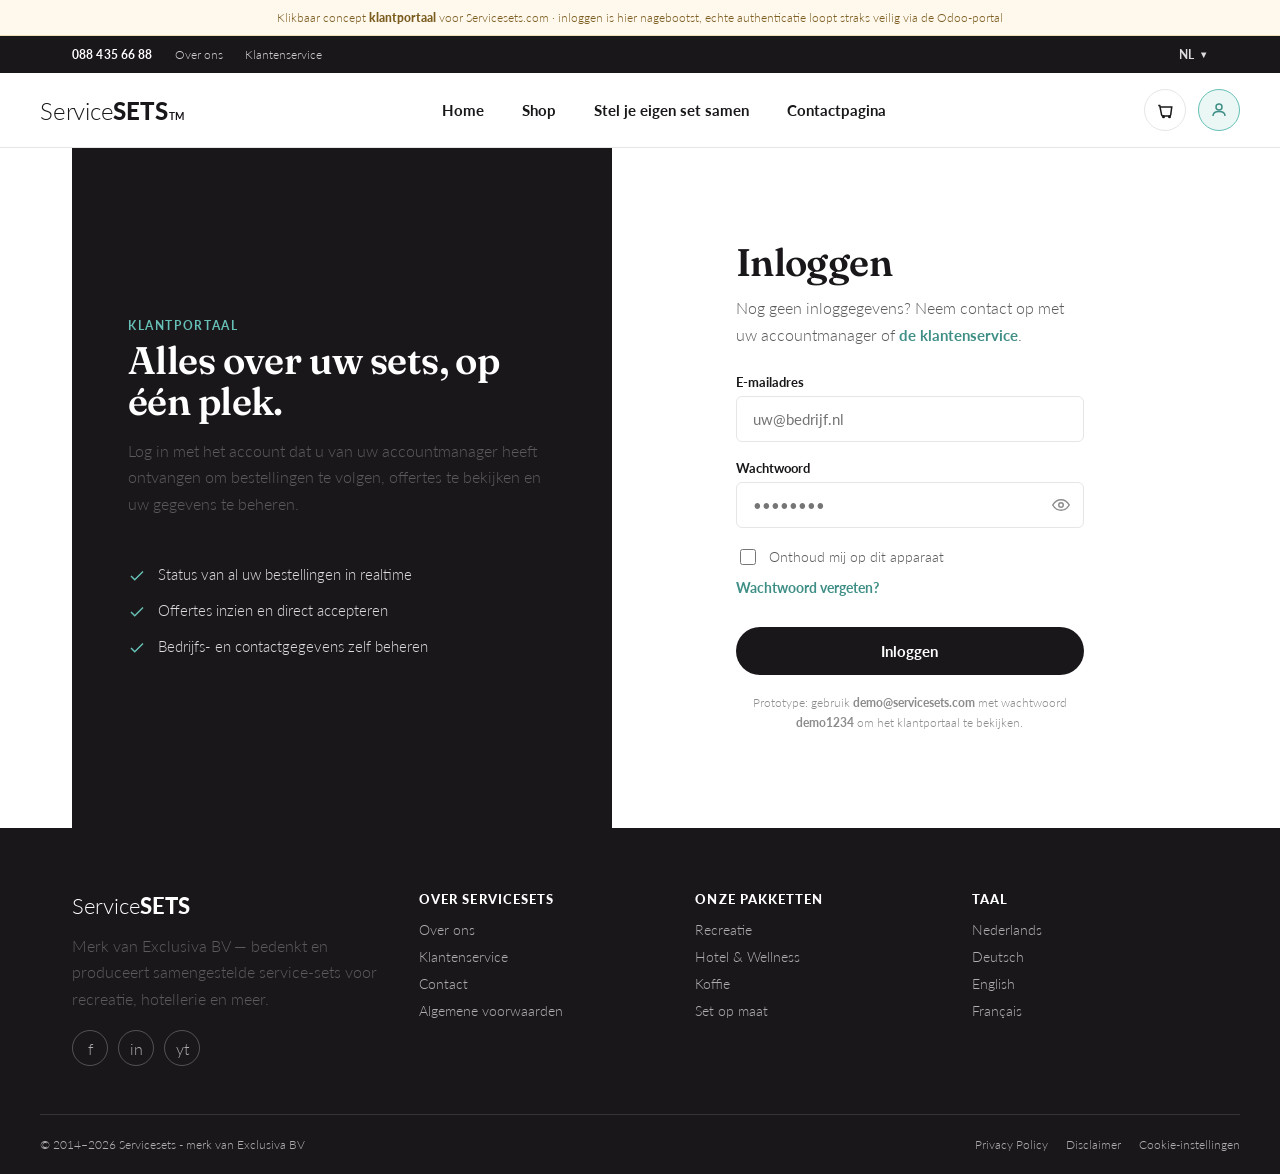
==== commit 9c2b2424: "Implement cart functionality with dynamic updates, including cart badge, item management, and checko" ====
--- a/account/index.html
+++ b/account/index.html
@@ -47,9 +47,10 @@
       <a href="../index.html#contact">Contactpagina</a>
     </nav>
     <div class="nav-actions">
-      <button class="icon-btn" title="Winkelmand" aria-label="Winkelmand">
+      <a class="icon-btn cart-icon-btn" href="../cart/index.html" title="Winkelmand" aria-label="Winkelmand">
         <svg width="18" height="18" viewBox="0 0 24 24" fill="none" stroke="currentColor" stroke-width="2"><path d="M3 6h2l2.4 12.2a2 2 0 0 0 2 1.8h8.2a2 2 0 0 0 2-1.6L21 8H6"/><circle cx="10" cy="21" r="1"/><circle cx="18" cy="21" r="1"/></svg>
-      </button>
+        <span class="cart-badge" hidden>0</span>
+      </a>
       <button class="icon-btn active" title="Mijn account" aria-label="Mijn account">
         <svg width="18" height="18" viewBox="0 0 24 24" fill="none" stroke="currentColor" stroke-width="2"><circle cx="12" cy="8" r="4"/><path d="M4 20c0-4 3.6-6 8-6s8 2 8 6"/></svg>
       </button>
@@ -281,6 +282,7 @@
 </footer>
 
 <script src="../js/navigation.js"></script>
+<script src="../js/cart.js"></script>
 <script src="../js/account.js"></script>
 
 </body>
--- a/css/styles.css
+++ b/css/styles.css
@@ -440,6 +440,78 @@
   .status-transit{background:#FFF3DE; color:var(--amber);}
   .status-processing{background:#EFEFEF; color:var(--ink-soft);}
 
+  /* ---------- cart badge & toast ---------- */
+  .cart-icon-btn{position:relative;}
+  .cart-badge{
+    position:absolute; top:-4px; right:-4px; min-width:18px; height:18px; padding:0 4px; border-radius:100px;
+    background:var(--teal-deep); color:var(--white); font-size:.66rem; font-weight:900; line-height:18px; text-align:center;
+  }
+  .cart-badge[hidden]{display:none;}
+  .cart-toast{
+    position:fixed; bottom:26px; left:50%; transform:translateX(-50%) translateY(20px); z-index:95;
+    background:var(--ink); color:var(--white); padding:13px 22px; border-radius:100px; font-size:.85rem; font-weight:700;
+    box-shadow:var(--shadow); opacity:0; visibility:hidden; transition:opacity .25s ease, transform .25s ease;
+  }
+  .cart-toast.show{opacity:1; visibility:visible; transform:translateX(-50%) translateY(0);}
+  .mini-add{transition:background .15s ease, transform .15s ease;}
+  .mini-add.added{background:var(--teal-deep); transform:scale(1.12);}
+
+  /* ---------- empty state ---------- */
+  .empty-state{
+    grid-column:1/-1; text-align:center; padding:60px 20px; color:var(--ink-faint); font-size:.95rem; line-height:1.6;
+  }
+
+  /* ---------- cart page ---------- */
+  .cart-layout{display:grid; grid-template-columns:1fr 320px; gap:40px; padding:48px 0 100px; align-items:start;}
+  .cart-items{display:flex; flex-direction:column; gap:12px;}
+  .cart-row{
+    display:grid; grid-template-columns:1.6fr auto auto auto auto; align-items:center; gap:18px;
+    border:1px solid var(--line); border-radius:var(--radius-m); padding:16px 20px;
+  }
+  .cart-row-info{display:flex; flex-direction:column; gap:3px;}
+  .cart-row-info span{font-size:.78rem; color:var(--ink-faint);}
+  .qty-stepper{display:flex; align-items:center; gap:10px; border:1.5px solid var(--line); border-radius:100px; padding:4px 6px;}
+  .qty-stepper button{
+    width:26px; height:26px; border-radius:50%; border:none; background:none; font-size:1rem; font-weight:900;
+    color:var(--ink); display:flex; align-items:center; justify-content:center; transition:background .15s ease;
+  }
+  .qty-stepper button:hover{background:var(--teal-mist); color:var(--teal-deep);}
+  .qty-stepper span{min-width:18px; text-align:center; font-weight:700; font-size:.88rem;}
+  .cart-row-price{color:var(--ink-faint); font-size:.88rem; white-space:nowrap;}
+  .cart-row-total{font-weight:900; font-size:.92rem; white-space:nowrap;}
+  .cart-row-remove{
+    width:34px; height:34px; border-radius:50%; border:none; background:none; color:var(--ink-faint);
+    display:flex; align-items:center; justify-content:center; transition:background .15s ease, color .15s ease;
+  }
+  .cart-row-remove:hover{background:#FBEAE8; color:#8A2C22;}
+
+  .cart-summary{border:1px solid var(--line); border-radius:var(--radius-l); padding:26px; position:sticky; top:100px;}
+  .cart-summary h4{font-size:.82rem; text-transform:uppercase; letter-spacing:.06em; margin-bottom:16px;}
+  .cart-summary-row{display:flex; justify-content:space-between; font-size:.88rem; padding-bottom:12px; margin-bottom:12px; border-bottom:1px dashed var(--line); color:var(--ink);}
+  .cart-summary-row.muted{color:var(--ink-faint); font-size:.8rem;}
+  .cart-summary-total{display:flex; justify-content:space-between; font-weight:900; font-size:1.1rem; margin-bottom:20px;}
+
+  /* ---------- checkout ---------- */
+  .payment-options{display:flex; flex-direction:column; gap:12px; margin-top:18px;}
+  .payment-option{
+    display:flex; align-items:center; gap:14px; border:1.5px solid var(--line); border-radius:var(--radius-m);
+    padding:14px 16px; cursor:pointer; transition:border-color .15s ease, background .15s ease;
+  }
+  .payment-option:has(input:checked){border-color:var(--teal-deep); background:var(--teal-mist);}
+  .payment-option input{width:18px; height:18px; accent-color:var(--teal-deep); flex:none;}
+  .payment-option strong{display:block; font-size:.9rem;}
+  .payment-option small{color:var(--ink-faint); font-size:.78rem;}
+  .checkout-summary-list{display:flex; flex-direction:column;}
+  .checkout-summary-total{
+    display:flex; justify-content:space-between; font-weight:900; font-size:1.05rem; color:var(--white);
+    padding-top:14px; margin-top:6px; border-top:1px solid rgba(255,255,255,.18);
+  }
+
+  .confirmation-check{
+    width:64px; height:64px; border-radius:50%; background:var(--teal-mist); color:var(--teal-deep);
+    display:flex; align-items:center; justify-content:center; margin:0 auto 24px;
+  }
+
   /* ---------- chat widget ---------- */
   .chat-launcher{
     position:fixed; bottom:26px; right:26px; z-index:90; width:60px; height:60px; border-radius:50%;
@@ -550,6 +622,9 @@
     .auth-panel{padding:48px 24px;}
     .auth-card{padding:48px 24px; max-width:none;}
     .account-shell{grid-template-columns:1fr;}
+    .cart-layout{grid-template-columns:1fr;}
+    .cart-row{grid-template-columns:1fr; justify-items:start; gap:10px;}
+    .cart-summary{position:static;}
     .account-sidebar{position:static; flex-direction:row; overflow-x:auto; gap:8px; padding-bottom:6px;}
     .account-nav-logout{border-top:none; margin-top:0; padding-top:11px;}
     .order-row{grid-template-columns:1fr; justify-items:start;}
